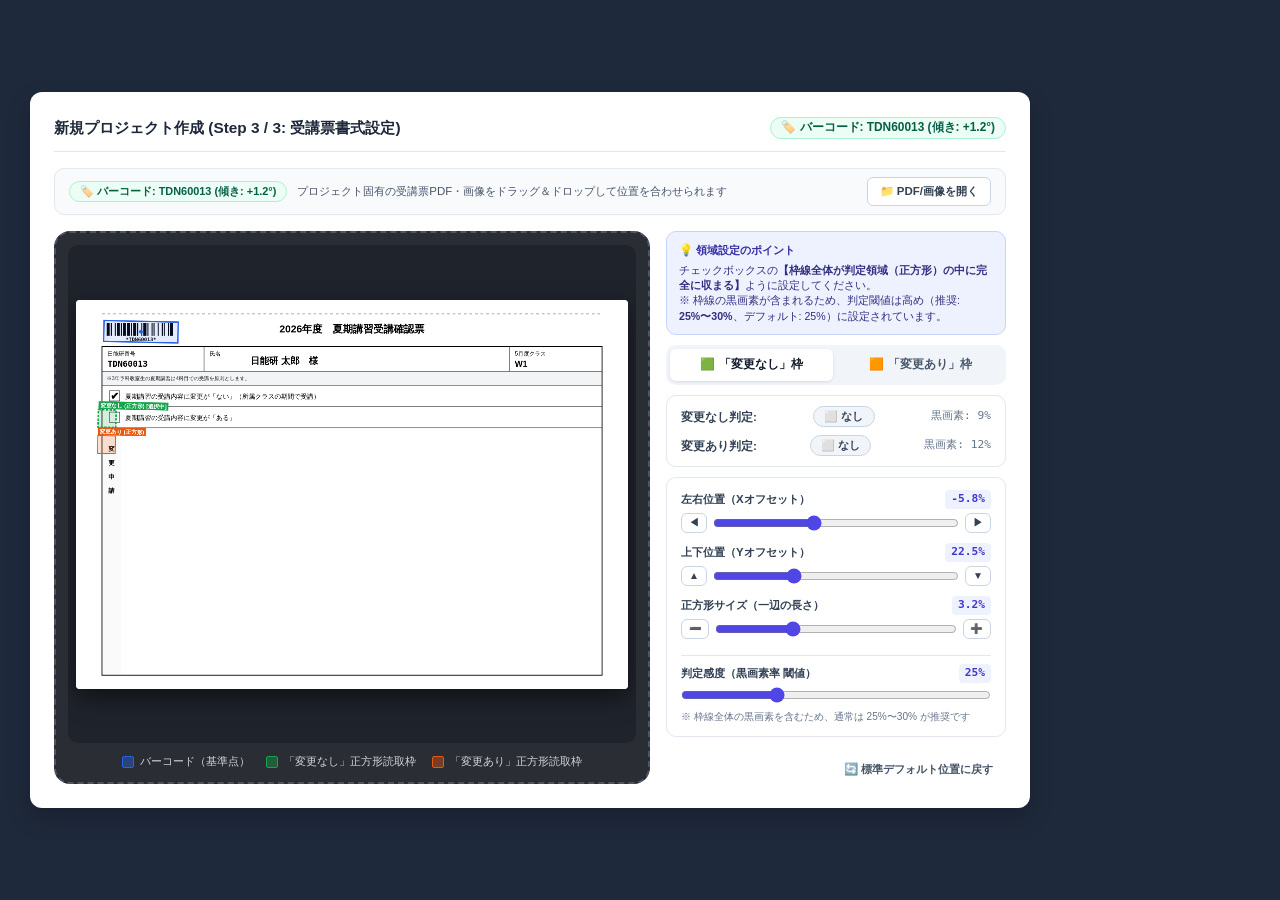
==== scripts/preview_calibrator_success.html @ e1e1388d "feat: add comprehensive suite of diagnostic scripts, scanner UI pages, and automation utilities for " ====
<!DOCTYPE html>
<html lang="ja">
<head>
  <meta charset="UTF-8">
  <title>Calibrator Success Preview</title>
  <link rel="stylesheet" href="../css/variables.css">
  <link rel="stylesheet" href="../css/base.css">
  <link rel="stylesheet" href="../css/components.css">
  <link rel="stylesheet" href="../css/pages.css">
  <script src="../lib/dexie.min.js"></script>
  <script src="../lib/xlsx.full.min.js"></script>
  <script src="../lib/pdf.min.js"></script>
  <script src="../lib/zxing-library.min.js"></script>
</head>
<body style="background: #1e293b; padding: 30px; display: flex; justify-content: center;">
  <div style="background: #ffffff; border-radius: 12px; width: 1000px; padding: 24px; box-shadow: 0 10px 25px rgba(0,0,0,0.2);">
    <div style="display: flex; align-items: center; justify-content: space-between; margin-bottom: 16px; border-bottom: 1px solid var(--gray-200); padding-bottom: 12px;">
      <h3 style="margin: 0; font-size: 1.1rem; font-weight: 700;">新規プロジェクト作成 (Step 3 / 3: 受講票書式設定)</h3>
      <span class="badge badge-success" style="font-size: 0.85rem;">🏷️ バーコード: TDN60013 (傾き: +1.2°)</span>
    </div>
    <div id="calib-mount"></div>
  </div>

  <script type="module">
    import { TemplateCalibrator } from '../js/components/calibrator.js';

    const mount = document.getElementById('calib-mount');
    const calib = new TemplateCalibrator(mount);

    // わずかに傾き（1.2度）のある帳票としてシミュレーション描画
    if (calib.barcodeBox) {
      calib.barcodeBox.angle = 1.2 * Math.PI / 180;
      calib.barcodeBox.angleDeg = 1.2;
      calib.loadedPages[0].barcodeBox = calib.barcodeBox;
      calib.updatePaginationUI();
      calib.drawOverlay();
    }
  </script>
</body>
</html>
---- css/variables.css ----
/* ==========================================================================
   Design Tokens & Variables
   ========================================================================== */
:root {
  /* Color Palette - Modern Indigo / Slate Blue Theme */
  --primary-50: #EEF2FF;
  --primary-100: #E0E7FF;
  --primary-200: #C7D2FE;
  --primary-300: #A5B4FC;
  --primary-400: #818CF8;
  --primary-500: #6366F1;
  --primary-600: #4F46E5;
  --primary-700: #4338CA;
  --primary-800: #3730A3;
  --primary-900: #312E81;
  --primary: #4F46E5;
  --primary-hover: #4338CA;

  /* Secondary & Accents */
  --secondary: #0EA5E9;
  --secondary-hover: #0284C7;
  
  /* Status Colors */
  --success-bg: #ECFDF5;
  --success-text: #065F46;
  --success-border: #A7F3D0;
  --success-solid: #10B981;

  --warning-bg: #FFFBEB;
  --warning-text: #92400E;
  --warning-border: #FDE68A;
  --warning-solid: #F59E0B;

  --danger-bg: #FEF2F2;
  --danger-text: #991B1B;
  --danger-border: #FECACA;
  --danger-solid: #EF4444;

  --info-bg: #EFF6FF;
  --info-text: #1E40AF;
  --info-border: #BFDBFE;
  --info-solid: #3B82F6;

  --purple-bg: #F5F3FF;
  --purple-text: #5B21B6;
  --purple-border: #DDD6FE;
  --purple-solid: #8B5CF6;

  /* Neutrals */
  --gray-50: #F8FAFC;
  --gray-100: #F1F5F9;
  --gray-200: #E2E8F0;
  --gray-300: #CBD5E1;
  --gray-400: #94A3B8;
  --gray-500: #64748B;
  --gray-600: #475569;
  --gray-700: #334155;
  --gray-800: #1E293B;
  --gray-900: #0F172A;

  /* Backgrounds & Surfaces */
  --bg-app: #F8FAFC;
  --bg-surface: #FFFFFF;
  --bg-surface-glass: rgba(255, 255, 255, 0.85);
  --bg-sidebar: #0F172A;

  /* Typography */
  --font-sans: 'Inter', -apple-system, BlinkMacSystemFont, 'Segoe UI', Roboto, 'Hiragino Sans', 'Noto Sans JP', sans-serif;
  --font-mono: 'JetBrains Mono', 'Fira Code', Consolas, monospace;

  /* Shadows */
  --shadow-xs: 0 1px 2px 0 rgba(0, 0, 0, 0.05);
  --shadow-sm: 0 1px 3px 0 rgba(0, 0, 0, 0.1), 0 1px 2px -1px rgba(0, 0, 0, 0.1);
  --shadow-md: 0 4px 6px -1px rgba(0, 0, 0, 0.1), 0 2px 4px -2px rgba(0, 0, 0, 0.1);
  --shadow-lg: 0 10px 15px -3px rgba(0, 0, 0, 0.1), 0 4px 6px -4px rgba(0, 0, 0, 0.1);
  --shadow-xl: 0 20px 25px -5px rgba(0, 0, 0, 0.1), 0 8px 10px -6px rgba(0, 0, 0, 0.1);
  --shadow-inner: inset 0 2px 4px 0 rgba(0, 0, 0, 0.05);

  /* Radius */
  --radius-sm: 6px;
  --radius-md: 10px;
  --radius-lg: 16px;
  --radius-xl: 24px;
  --radius-full: 9999px;

  /* Spacing */
  --spacing-xs: 4px;
  --spacing-sm: 8px;
  --spacing-md: 16px;
  --spacing-lg: 24px;
  --spacing-xl: 32px;
  --spacing-2xl: 48px;

  /* Transitions */
  --transition-fast: 150ms cubic-bezier(0.4, 0, 0.2, 1);
  --transition-normal: 250ms cubic-bezier(0.4, 0, 0.2, 1);
  --transition-slow: 350ms cubic-bezier(0.4, 0, 0.2, 1);
}
---- css/base.css ----
/* ==========================================================================
   Base Styles & Global Layout
   ========================================================================== */
*, *::before, *::after {
  box-sizing: border-box;
  margin: 0;
  padding: 0;
}

html {
  font-size: 14px;
  font-family: var(--font-sans);
  color: var(--gray-800);
  background-color: var(--bg-app);
  -webkit-font-smoothing: antialiased;
  -moz-osx-font-smoothing: grayscale;
}

body {
  min-height: 100vh;
  display: flex;
  flex-direction: column;
  line-height: 1.5;
}

/* App Header */
.app-header {
  position: sticky;
  top: 0;
  z-index: 100;
  height: 60px;
  background: var(--bg-surface-glass);
  backdrop-filter: blur(12px);
  -webkit-backdrop-filter: blur(12px);
  border-bottom: 1px solid var(--gray-200);
  display: flex;
  align-items: center;
  justify-content: space-between;
  padding: 0 var(--spacing-xl);
  box-shadow: var(--shadow-xs);
}

.header-brand {
  display: flex;
  align-items: center;
  gap: var(--spacing-md);
  text-decoration: none;
  color: var(--gray-900);
  cursor: pointer;
}

.brand-icon {
  width: 36px;
  height: 36px;
  background: linear-gradient(135deg, var(--primary-600), var(--secondary));
  border-radius: var(--radius-md);
  display: flex;
  align-items: center;
  justify-content: center;
  color: #fff;
  font-size: 18px;
  box-shadow: 0 2px 8px rgba(79, 70, 229, 0.3);
}

.brand-title {
  font-size: 1.15rem;
  font-weight: 700;
  letter-spacing: -0.02em;
  background: linear-gradient(135deg, var(--gray-900), var(--primary-800));
  -webkit-background-clip: text;
  -webkit-text-fill-color: transparent;
}

.brand-version {
  font-family: var(--font-mono);
  font-size: 0.72rem;
  font-weight: 600;
  color: var(--gray-500);
  background: var(--gray-100);
  border: 1px solid var(--gray-200);
  padding: 1px 6px;
  border-radius: var(--radius-sm);
  letter-spacing: 0;
  -webkit-text-fill-color: initial;
}

.home-system-footer {
  margin-top: auto;
  padding: var(--spacing-xl) 0 var(--spacing-md) 0;
  border-top: 1px solid var(--gray-200);
  display: flex;
  justify-content: space-between;
  align-items: center;
  flex-wrap: wrap;
  gap: var(--spacing-md);
  color: var(--gray-500);
  font-size: 0.82rem;
}

.home-system-footer-left,
.home-system-footer-right {
  display: flex;
  align-items: center;
  gap: 8px;
  flex-wrap: wrap;
}

.header-nav {
  display: flex;
  align-items: center;
  gap: var(--spacing-sm);
}

.nav-link {
  display: inline-flex;
  align-items: center;
  gap: var(--spacing-xs);
  padding: 8px 14px;
  border-radius: var(--radius-md);
  font-size: 0.92rem;
  font-weight: 500;
  color: var(--gray-600);
  text-decoration: none;
  transition: all var(--transition-fast);
  cursor: pointer;
}

.nav-link:hover {
  color: var(--primary-600);
  background-color: var(--gray-100);
}

.nav-link.active {
  color: var(--primary-700);
  background-color: var(--primary-50);
  font-weight: 600;
}

.nav-privacy-badge {
  display: inline-flex;
  align-items: center;
  gap: 6px;
  padding: 4px 10px;
  background: var(--success-bg);
  border: 1px solid var(--success-border);
  color: var(--success-text);
  font-size: 0.78rem;
  font-weight: 600;
  border-radius: var(--radius-full);
}

.nav-privacy-badge::before {
  content: '';
  width: 7px;
  height: 7px;
  background: var(--success-solid);
  border-radius: 50%;
  box-shadow: 0 0 0 2px rgba(16, 185, 129, 0.2);
}

/* App Main Container */
.app-main {
  flex: 1;
  max-width: 1440px;
  width: 100%;
  margin: 0 auto;
  padding: var(--spacing-xl);
  display: flex;
  flex-direction: column;
}

/* View transitions */
.view-container {
  animation: fadeIn 0.2s ease-out forwards;
}

@keyframes fadeIn {
  from { opacity: 0; transform: translateY(4px); }
  to { opacity: 1; transform: translateY(0); }
}

/* Utilities */
.hidden { display: none !important; }
.text-muted { color: var(--gray-500); }
.text-mono { font-family: var(--font-mono); }
.font-bold { font-weight: 700; }
.font-medium { font-weight: 500; }
---- css/components.css ----
/* ==========================================================================
   Component Styles
   ========================================================================== */

/* Buttons */
.btn {
  display: inline-flex;
  align-items: center;
  justify-content: center;
  gap: var(--spacing-xs);
  padding: 9px 18px;
  border-radius: var(--radius-md);
  font-size: 0.92rem;
  font-weight: 600;
  font-family: inherit;
  cursor: pointer;
  border: 1px solid transparent;
  transition: all var(--transition-fast);
  text-decoration: none;
  white-space: nowrap;
  user-select: none;
}

.btn:disabled {
  opacity: 0.55;
  cursor: not-allowed;
  pointer-events: none;
}

.btn-primary {
  background-color: var(--primary-600);
  color: #fff;
  box-shadow: 0 1px 2px rgba(79, 70, 229, 0.2);
}
.btn-primary:hover:not(:disabled) {
  background-color: var(--primary-700);
  box-shadow: 0 4px 12px rgba(79, 70, 229, 0.35);
  transform: translateY(-1px);
}
.btn-primary:active:not(:disabled) {
  transform: translateY(0);
}

.btn-secondary {
  background-color: var(--bg-surface);
  color: var(--gray-700);
  border-color: var(--gray-300);
}
.btn-secondary:hover:not(:disabled) {
  background-color: var(--gray-50);
  border-color: var(--gray-400);
  color: var(--gray-900);
}

.btn-success {
  background-color: var(--success-solid);
  color: #fff;
}
.btn-success:hover:not(:disabled) {
  background-color: #059669;
  box-shadow: 0 4px 12px rgba(16, 185, 129, 0.35);
}

.btn-danger {
  background-color: var(--danger-solid);
  color: #fff;
}
.btn-danger:hover:not(:disabled) {
  background-color: #DC2626;
  box-shadow: 0 4px 12px rgba(239, 68, 68, 0.35);
}

.btn-ghost {
  background: transparent;
  color: var(--gray-600);
}
.btn-ghost:hover:not(:disabled) {
  background: var(--gray-100);
  color: var(--gray-900);
}

.btn-sm {
  padding: 6px 12px;
  font-size: 0.82rem;
  border-radius: var(--radius-sm);
}

.btn-lg {
  padding: 12px 24px;
  font-size: 1.05rem;
  border-radius: var(--radius-md);
}

/* Cards & Containers */
.card {
  background: var(--bg-surface);
  border: 1px solid var(--gray-200);
  border-radius: var(--radius-lg);
  padding: var(--spacing-lg);
  box-shadow: var(--shadow-sm);
  transition: box-shadow var(--transition-fast), border-color var(--transition-fast);
}

.card-hover:hover {
  border-color: var(--primary-300);
  box-shadow: var(--shadow-md);
}

.card-header {
  display: flex;
  align-items: center;
  justify-content: space-between;
  margin-bottom: var(--spacing-md);
  padding-bottom: var(--spacing-sm);
  border-bottom: 1px solid var(--gray-100);
}

.card-title {
  font-size: 1.15rem;
  font-weight: 700;
  color: var(--gray-900);
}

/* Badges */
.badge {
  display: inline-flex;
  align-items: center;
  gap: 4px;
  padding: 4px 10px;
  border-radius: var(--radius-full);
  font-size: 0.78rem;
  font-weight: 600;
  line-height: 1;
}

.badge-success {
  background-color: var(--success-bg);
  color: var(--success-text);
  border: 1px solid var(--success-border);
}

.badge-info {
  background-color: var(--info-bg);
  color: var(--info-text);
  border: 1px solid var(--info-border);
}

.badge-warning {
  background-color: var(--warning-bg);
  color: var(--warning-text);
  border: 1px solid var(--warning-border);
}

.badge-danger {
  background-color: var(--danger-bg);
  color: var(--danger-text);
  border: 1px solid var(--danger-border);
}

.badge-purple {
  background-color: var(--purple-bg);
  color: var(--purple-text);
  border: 1px solid var(--purple-border);
}

.badge-gray {
  background-color: var(--gray-100);
  color: var(--gray-700);
  border: 1px solid var(--gray-300);
}

/* Form Controls */
.form-group {
  margin-bottom: var(--spacing-md);
}

.form-label {
  display: block;
  font-size: 0.88rem;
  font-weight: 600;
  color: var(--gray-700);
  margin-bottom: var(--spacing-xs);
}

.form-label .required {
  color: var(--danger-solid);
  margin-left: 2px;
}

.form-control {
  width: 100%;
  padding: 9px 13px;
  border: 1px solid var(--gray-300);
  border-radius: var(--radius-md);
  font-family: inherit;
  font-size: 0.94rem;
  color: var(--gray-900);
  background-color: #fff;
  transition: all var(--transition-fast);
}

.form-control:focus {
  outline: none;
  border-color: var(--primary-500);
  box-shadow: 0 0 0 3px rgba(99, 102, 241, 0.15);
}

select.form-control {
  cursor: pointer;
}

textarea.form-control {
  resize: vertical;
  min-height: 80px;
}

.form-row {
  display: grid;
  grid-template-columns: repeat(auto-fit, minmax(200px, 1fr));
  gap: var(--spacing-md);
}

/* File Upload & Dropzone */
.dropzone {
  border: 2px dashed var(--gray-300);
  border-radius: var(--radius-lg);
  padding: var(--spacing-2xl) var(--spacing-lg);
  text-align: center;
  background-color: var(--gray-50);
  cursor: pointer;
  transition: all var(--transition-fast);
  position: relative;
}

.dropzone:hover, .dropzone.dragover {
  border-color: var(--primary-500);
  background-color: var(--primary-50);
}

.dropzone-icon {
  font-size: 2.5rem;
  color: var(--primary-600);
  margin-bottom: var(--spacing-sm);
}

.dropzone-text {
  font-size: 1rem;
  font-weight: 600;
  color: var(--gray-800);
}

.dropzone-subtext {
  font-size: 0.82rem;
  color: var(--gray-500);
  margin-top: 4px;
}

/* Tables */
.table-container {
  overflow-x: auto;
  border: 1px solid var(--gray-200);
  border-radius: var(--radius-lg);
  background: #fff;
  box-shadow: var(--shadow-xs);
}

.table {
  width: 100%;
  border-collapse: collapse;
  text-align: left;
  font-size: 0.9rem;
}

.table th {
  background: var(--gray-100);
  color: var(--gray-700);
  font-weight: 600;
  padding: 12px 16px;
  border-bottom: 1px solid var(--gray-200);
  white-space: nowrap;
  user-select: none;
}

.table td {
  padding: 12px 16px;
  border-bottom: 1px solid var(--gray-200);
  color: var(--gray-800);
}

.table tr:last-child td {
  border-bottom: none;
}

.table tr:hover td {
  background-color: var(--primary-50);
}

/* Modals */
.modal-overlay {
  position: fixed;
  top: 0;
  left: 0;
  right: 0;
  bottom: 0;
  background: rgba(15, 23, 42, 0.6);
  backdrop-filter: blur(4px);
  display: flex;
  align-items: center;
  justify-content: center;
  z-index: 1000;
  padding: var(--spacing-md);
  animation: modalFadeIn 0.2s ease-out;
}

.modal-content {
  background: #fff;
  border-radius: var(--radius-xl);
  max-width: 600px;
  width: 100%;
  max-height: 90vh;
  display: flex;
  flex-direction: column;
  box-shadow: var(--shadow-xl);
  overflow: hidden;
  animation: modalScaleIn 0.25s cubic-bezier(0.16, 1, 0.3, 1);
}

.modal-content.modal-lg {
  max-width: 800px;
}

.modal-content.modal-xl {
  max-width: 1020px;
}

.modal-header {
  padding: var(--spacing-lg);
  border-bottom: 1px solid var(--gray-200);
  display: flex;
  align-items: center;
  justify-content: space-between;
}

.modal-body {
  padding: var(--spacing-lg);
  overflow-y: auto;
  flex: 1;
}

.modal-footer {
  padding: var(--spacing-md) var(--spacing-lg);
  border-top: 1px solid var(--gray-200);
  background: var(--gray-50);
  display: flex;
  justify-content: flex-end;
  gap: var(--spacing-sm);
}

@keyframes modalFadeIn {
  from { opacity: 0; }
  to { opacity: 1; }
}

@keyframes modalSlideUp {
  from { transform: translateY(12px) scale(0.98); opacity: 0; }
  to { transform: translateY(0) scale(1); opacity: 1; }
}

/* Toast Notifications */
#toast-container {
  position: fixed;
  bottom: 24px;
  right: 24px;
  z-index: 9999;
  display: flex;
  flex-direction: column;
  gap: 10px;
  pointer-events: none;
}

.toast {
  pointer-events: auto;
  padding: 12px 18px;
  border-radius: var(--radius-md);
  font-size: 0.92rem;
  font-weight: 500;
  color: #fff;
  display: flex;
  align-items: center;
  gap: 10px;
  box-shadow: var(--shadow-lg);
  animation: toastIn 0.3s cubic-bezier(0.16, 1, 0.3, 1) forwards;
  min-width: 280px;
  max-width: 420px;
}

.toast-success { background: #059669; }
.toast-error { background: #DC2626; }
.toast-info { background: #2563EB; }
.toast-warning { background: #D97706; }

@keyframes toastIn {
  from { transform: translateY(20px); opacity: 0; }
  to { transform: translateY(0); opacity: 1; }
}

/* Radio / Checkbox cards */
.radio-card-group {
  display: flex;
  flex-direction: column;
  gap: 8px;
}

.radio-card {
  display: flex;
  align-items: center;
  gap: 10px;
  padding: 10px 14px;
  border: 1.5px solid var(--gray-200);
  border-radius: var(--radius-md);
  cursor: pointer;
  transition: all var(--transition-fast);
  background: #fff;
}

.radio-card:hover {
  border-color: var(--primary-300);
  background-color: var(--primary-50);
}

.radio-card.selected {
  border-color: var(--primary-600);
  background-color: var(--primary-50);
  box-shadow: 0 0 0 2px rgba(79, 70, 229, 0.2);
}

.radio-card input[type="radio"] {
  accent-color: var(--primary-600);
  width: 18px;
  height: 18px;
  cursor: pointer;
}

/* ==========================================================================
   Template Calibrator Component Styles
   ========================================================================== */

.calibrator-container {
  display: flex;
  flex-direction: column;
  gap: var(--spacing-md);
  width: 100%;
}

.calibrator-top-bar {
  display: flex;
  align-items: center;
  justify-content: space-between;
  background: var(--gray-50);
  border: 1px solid var(--gray-200);
  padding: 8px 14px;
  border-radius: var(--radius-md);
  gap: 12px;
  flex-wrap: wrap;
}

.calibrator-sample-info {
  display: flex;
  align-items: center;
  gap: 10px;
}

.calibrator-layout {
  display: grid;
  grid-template-columns: 1fr 340px;
  gap: var(--spacing-md);
  min-height: 480px;
}

@media (max-width: 900px) {
  .calibrator-layout {
    grid-template-columns: 1fr;
  }
}

.calibrator-preview-wrapper {
  background: #2a2d34;
  border-radius: var(--radius-lg);
  padding: 12px;
  display: flex;
  flex-direction: column;
  justify-content: space-between;
  border: 2px dashed #4b5563;
  transition: border-color var(--transition-fast);
  position: relative;
}

.calibrator-preview-wrapper.dragover {
  border-color: var(--primary-400);
  background: #1e2330;
}

.calibrator-canvas-container {
  flex: 1;
  display: flex;
  align-items: center;
  justify-content: center;
  overflow: hidden;
  min-height: 380px;
  max-height: 520px;
  background: #1f232b;
  border-radius: var(--radius-md);
  padding: 8px;
}

.calibrator-canvas-container canvas {
  max-width: 100%;
  max-height: 100%;
  object-fit: contain;
  box-shadow: 0 8px 24px rgba(0, 0, 0, 0.5);
  border-radius: 4px;
  background: #ffffff;
}

.calibrator-overlay-legend {
  display: flex;
  align-items: center;
  justify-content: center;
  gap: 16px;
  padding-top: 10px;
  font-size: 0.78rem;
  color: #d1d5db;
  flex-wrap: wrap;
}

.legend-item {
  display: inline-flex;
  align-items: center;
  gap: 6px;
}

.legend-box {
  width: 12px;
  height: 12px;
  border-radius: 2px;
  display: inline-block;
}

.legend-barcode { background: rgba(37, 99, 235, 0.4); border: 1.5px solid #2563eb; }
.legend-no-change { background: rgba(22, 163, 74, 0.4); border: 1.5px solid #16a34a; }
.legend-has-change { background: rgba(234, 88, 12, 0.4); border: 1.5px solid #ea580c; }

.calibrator-controls-wrapper {
  display: flex;
  flex-direction: column;
  gap: 10px;
}

.calibrator-hint-card {
  background: var(--primary-50);
  border: 1px solid var(--primary-200);
  border-radius: var(--radius-md);
  padding: 10px 12px;
}

.calibrator-hint-card .hint-title {
  font-size: 0.82rem;
  font-weight: 700;
  color: var(--primary-800);
  margin-bottom: 3px;
}

.calibrator-hint-card .hint-body {
  font-size: 0.76rem;
  color: var(--primary-900);
  line-height: 1.45;
}

.calibrator-tabs {
  display: grid;
  grid-template-columns: 1fr 1fr;
  gap: 6px;
  background: var(--gray-100);
  padding: 4px;
  border-radius: var(--radius-md);
}

.calib-tab-btn {
  padding: 8px 10px;
  border: none;
  background: transparent;
  font-size: 0.85rem;
  font-weight: 700;
  color: var(--gray-600);
  border-radius: var(--radius-sm);
  cursor: pointer;
  transition: all var(--transition-fast);
}

.calib-tab-btn:hover {
  color: var(--gray-900);
}

.calib-tab-btn.active {
  background: #ffffff;
  color: var(--gray-900);
  box-shadow: 0 1px 3px rgba(0,0,0,0.1);
}

.calibrator-eval-card {
  background: #ffffff;
  border: 1px solid var(--gray-200);
  border-radius: var(--radius-md);
  padding: 10px 14px;
  display: flex;
  flex-direction: column;
  gap: 8px;
}

.eval-row {
  display: flex;
  align-items: center;
  justify-content: space-between;
  font-size: 0.84rem;
}

.eval-label {
  font-weight: 600;
  color: var(--gray-700);
}

.eval-ratio {
  font-size: 0.8rem;
  color: var(--gray-500);
}

.calibrator-sliders-card {
  background: #ffffff;
  border: 1px solid var(--gray-200);
  border-radius: var(--radius-md);
  padding: 12px 14px;
  display: flex;
  flex-direction: column;
  gap: 10px;
}

.calib-field {
  display: flex;
  flex-direction: column;
  gap: 4px;
}

.calib-field-header {
  display: flex;
  align-items: center;
  justify-content: space-between;
}

.calib-field-header .form-label {
  margin-bottom: 0;
  font-size: 0.82rem;
  font-weight: 600;
  color: var(--gray-700);
}

.calib-val-badge {
  font-size: 0.8rem;
  font-weight: bold;
  color: var(--primary-700);
  background: var(--primary-50);
  padding: 1px 6px;
  border-radius: 4px;
}

.calib-input-row {
  display: flex;
  align-items: center;
  gap: 6px;
}

.calib-field-group-row {
  display: flex;
  gap: 10px;
}

.btn-nudge {
  padding: 4px 8px;
  font-size: 0.72rem;
  line-height: 1;
  min-width: 26px;
}

.form-range {
  width: 100%;
  accent-color: var(--primary-600);
  cursor: pointer;
}

/* ==========================================================================
   History Timeline & Modal Styles
   ========================================================================== */

.history-summary-header {
  background: var(--gray-50);
  border: 1px solid var(--gray-200);
  border-radius: var(--radius-lg);
  padding: 14px 18px;
  margin-bottom: var(--spacing-lg);
  display: flex;
  justify-content: space-between;
  align-items: center;
  flex-wrap: wrap;
  gap: 12px;
}

.history-student-profile {
  display: flex;
  align-items: center;
  gap: 12px;
}

.history-student-avatar {
  width: 44px;
  height: 44px;
  background: var(--primary-100);
  color: var(--primary-700);
  border-radius: var(--radius-full);
  display: flex;
  align-items: center;
  justify-content: center;
  font-size: 1.3rem;
  font-weight: bold;
}

.history-student-name {
  font-size: 1.15rem;
  font-weight: 800;
  color: var(--gray-900);
}

.history-student-kana {
  font-size: 0.8rem;
  color: var(--gray-500);
}

.history-timeline {
  position: relative;
  padding-left: 28px;
  margin: var(--spacing-md) 0;
}

.history-timeline::before {
  content: '';
  position: absolute;
  top: 10px;
  bottom: 10px;
  left: 11px;
  width: 2px;
  background: var(--gray-200);
}

.history-item {
  position: relative;
  margin-bottom: var(--spacing-lg);
}

.history-item:last-child {
  margin-bottom: 0;
}

.history-dot {
  position: absolute;
  left: -28px;
  top: 14px;
  width: 24px;
  height: 24px;
  border-radius: var(--radius-full);
  background: #ffffff;
  border: 2px solid var(--primary-500);
  display: flex;
  align-items: center;
  justify-content: center;
  font-size: 0.72rem;
  z-index: 2;
  box-shadow: 0 0 0 3px rgba(79, 70, 229, 0.1);
}

.history-item.is-latest .history-dot {
  background: var(--primary-600);
  color: #ffffff;
  border-color: var(--primary-600);
  box-shadow: 0 0 0 4px rgba(79, 70, 229, 0.2);
}

.history-card {
  background: #ffffff;
  border: 1px solid var(--gray-200);
  border-radius: var(--radius-lg);
  padding: 16px 18px;
  box-shadow: var(--shadow-sm);
  transition: all var(--transition-fast);
}

.history-item.is-latest .history-card {
  border-color: var(--primary-300);
  box-shadow: 0 2px 8px rgba(79, 70, 229, 0.08);
  background: linear-gradient(180deg, #ffffff 0%, var(--primary-50-alpha, #fcfdff) 100%);
}

.history-card-header {
  display: flex;
  justify-content: space-between;
  align-items: center;
  margin-bottom: 12px;
  padding-bottom: 8px;
  border-bottom: 1px dashed var(--gray-200);
  flex-wrap: wrap;
  gap: 8px;
}

.history-meta-left {
  display: flex;
  align-items: center;
  gap: 8px;
}

.history-time {
  font-size: 0.88rem;
  font-weight: 700;
  color: var(--gray-800);
  font-family: var(--font-mono);
}

.history-staff {
  font-size: 0.82rem;
  color: var(--gray-600);
}

.history-details-grid {
  display: grid;
  grid-template-columns: repeat(auto-fit, minmax(200px, 1fr));
  gap: 12px;
  margin-bottom: 12px;
}

.history-field {
  display: flex;
  flex-direction: column;
  gap: 3px;
}

.history-field-label {
  font-size: 0.75rem;
  font-weight: 600;
  color: var(--gray-500);
}

.history-field-value {
  font-size: 0.92rem;
  font-weight: 600;
  color: var(--gray-900);
}

.history-remarks-box {
  background: var(--gray-50);
  border: 1px solid var(--gray-200);
  border-radius: var(--radius-md);
  padding: 8px 12px;
  font-size: 0.84rem;
  color: var(--gray-700);
  margin-top: 8px;
  line-height: 1.5;
}

/* スキャン画像プレビュー */
.history-scan-container {
  margin-top: 14px;
  padding-top: 12px;
  border-top: 1px solid var(--gray-100);
}

.history-scan-label {
  font-size: 0.8rem;
  font-weight: 700;
  color: var(--gray-700);
  margin-bottom: 8px;
  display: flex;
  align-items: center;
  gap: 6px;
}

.history-scan-thumb-wrap {
  position: relative;
  display: inline-block;
  max-width: 240px;
  border-radius: var(--radius-md);
  overflow: hidden;
  border: 1.5px solid var(--gray-300);
  cursor: pointer;
  background: #f8fafc;
  box-shadow: var(--shadow-sm);
  transition: all var(--transition-fast);
}

.history-scan-thumb-wrap:hover {
  border-color: var(--primary-500);
  box-shadow: 0 4px 14px rgba(79, 70, 229, 0.2);
  transform: translateY(-2px);
}

.history-scan-thumb {
  display: block;
  width: 100%;
  height: auto;
  max-height: 180px;
  object-fit: contain;
  background: #ffffff;
}

.history-scan-overlay {
  position: absolute;
  inset: 0;
  background: rgba(15, 23, 42, 0.45);
  display: flex;
  align-items: center;
  justify-content: center;
  color: #ffffff;
  font-size: 0.85rem;
  font-weight: 600;
  opacity: 0;
  transition: opacity var(--transition-fast);
  backdrop-filter: blur(1px);
}

.history-scan-thumb-wrap:hover .history-scan-overlay {
  opacity: 1;
}

/* 画像ライトボックス モーダル */
.image-lightbox-overlay {
  position: fixed;
  inset: 0;
  background: rgba(0, 0, 0, 0.85);
  backdrop-filter: blur(6px);
  z-index: 2000;
  display: flex;
  flex-direction: column;
  align-items: center;
  justify-content: center;
  padding: 20px;
  animation: modalFadeIn 0.2s ease-out;
}

.image-lightbox-header {
  width: 100%;
  max-width: 1000px;
  display: flex;
  justify-content: space-between;
  align-items: center;
  color: #ffffff;
  margin-bottom: 12px;
}

.image-lightbox-body {
  max-width: 95vw;
  max-height: 85vh;
  overflow: auto;
  display: flex;
  justify-content: center;
  align-items: center;
  background: #1e293b;
  border-radius: var(--radius-lg);
  padding: 10px;
  box-shadow: 0 20px 25px -5px rgba(0, 0, 0, 0.5);
}

.image-lightbox-img {
  max-width: 100%;
  max-height: 82vh;
  object-fit: contain;
  border-radius: var(--radius-sm);
  background: #ffffff;
}
---- css/pages.css ----
/* ==========================================================================
   Page Specific Styles
   ========================================================================== */

/* --- Home Page & Projects --- */
.home-hero {
  display: flex;
  align-items: center;
  justify-content: space-between;
  margin-bottom: var(--spacing-lg);
  padding: var(--spacing-lg) 0 var(--spacing-sm) 0;
}

.home-hero-text h1 {
  font-size: 1.85rem;
  font-weight: 800;
  color: var(--gray-900);
  letter-spacing: -0.03em;
}

.home-hero-text p {
  color: var(--gray-500);
  margin-top: 4px;
  font-size: 1rem;
}

.home-filter-bar {
  display: flex;
  align-items: center;
  justify-content: space-between;
  margin-bottom: var(--spacing-lg);
  flex-wrap: wrap;
  gap: 12px;
}

.home-filter-tabs {
  display: flex;
  background: var(--gray-100);
  padding: 4px;
  border-radius: var(--radius-md);
  gap: 4px;
}

.home-filter-tab {
  border: none;
  background: transparent;
  padding: 6px 14px;
  font-size: 0.85rem;
  font-weight: 600;
  color: var(--gray-600);
  border-radius: var(--radius-sm);
  cursor: pointer;
  display: inline-flex;
  align-items: center;
  gap: 6px;
  transition: all var(--transition-fast);
}

.home-filter-tab:hover {
  color: var(--gray-900);
}

.home-filter-tab.active {
  background: #fff;
  color: var(--primary-700);
  box-shadow: var(--shadow-sm);
}

.home-section {
  margin-bottom: var(--spacing-2xl);
}

.home-section-header {
  display: flex;
  align-items: center;
  justify-content: space-between;
  margin-bottom: var(--spacing-md);
  padding-bottom: 8px;
  border-bottom: 2px solid var(--gray-200);
}

.home-section-title {
  display: flex;
  align-items: center;
  gap: 8px;
  font-size: 1.25rem;
  font-weight: 800;
  color: var(--gray-900);
}

.project-grid {
  display: grid;
  grid-template-columns: repeat(auto-fill, minmax(340px, 1fr));
  gap: var(--spacing-lg);
  margin-top: var(--spacing-sm);
}

.project-card {
  background: #fff;
  border: 1px solid var(--gray-200);
  border-radius: var(--radius-lg);
  padding: var(--spacing-lg);
  display: flex;
  flex-direction: column;
  justify-content: space-between;
  gap: var(--spacing-md);
  box-shadow: var(--shadow-sm);
  transition: all var(--transition-normal);
  cursor: pointer;
  position: relative;
  overflow: hidden;
}

.project-card::before {
  content: '';
  position: absolute;
  top: 0;
  left: 0;
  width: 4px;
  height: 100%;
  background: var(--primary-600);
  opacity: 0;
  transition: opacity var(--transition-fast);
}

.project-card:hover {
  border-color: var(--primary-400);
  box-shadow: var(--shadow-lg);
  transform: translateY(-2px);
}

.project-card:hover::before {
  opacity: 1;
}

/* 完了プロジェクト用カード */
.project-card.is-completed {
  background: #fafbfc;
  border-color: var(--gray-200);
}

.project-card.is-completed::before {
  background: var(--gray-400);
}

.project-card.is-completed:hover {
  border-color: var(--gray-400);
}

.project-card-top {
  display: flex;
  justify-content: space-between;
  align-items: flex-start;
  gap: 8px;
  margin-bottom: 8px;
}

.project-meta-badges {
  display: flex;
  flex-wrap: wrap;
  gap: 6px;
}

.project-title {
  font-size: 1.2rem;
  font-weight: 700;
  color: var(--gray-900);
  line-height: 1.35;
}

.project-status-toggle-btn {
  background: #fff;
  border: 1px solid var(--gray-300);
  color: var(--gray-700);
  border-radius: var(--radius-sm);
  padding: 4px 10px;
  font-size: 0.78rem;
  font-weight: 600;
  display: inline-flex;
  align-items: center;
  gap: 4px;
  cursor: pointer;
  transition: all var(--transition-fast);
  white-space: nowrap;
}

.project-status-toggle-btn:hover {
  background: var(--gray-100);
  border-color: var(--gray-400);
  color: var(--gray-900);
}

.project-status-toggle-btn.btn-to-complete:hover {
  background: var(--success-bg);
  border-color: var(--success-solid);
  color: var(--success-text);
}

.project-status-toggle-btn.btn-to-active:hover {
  background: var(--primary-50);
  border-color: var(--primary-500);
  color: var(--primary-700);
}

.project-stats {
  display: grid;
  grid-template-columns: repeat(3, 1fr);
  gap: 8px;
  background: var(--gray-50);
  padding: 12px;
  border-radius: var(--radius-md);
  text-align: center;
}

.stat-item .stat-num {
  font-size: 1.2rem;
  font-weight: 700;
  color: var(--gray-900);
}

.stat-item .stat-label {
  font-size: 0.75rem;
  color: var(--gray-500);
  margin-top: 2px;
}

.empty-state {
  text-align: center;
  padding: var(--spacing-2xl) var(--spacing-lg);
  background: #fff;
  border: 1px dashed var(--gray-300);
  border-radius: var(--radius-xl);
  color: var(--gray-500);
}

.empty-state-icon {
  font-size: 3rem;
  color: var(--gray-400);
  margin-bottom: var(--spacing-sm);
}

/* --- Project View & Tabs --- */
.project-header-bar {
  display: flex;
  align-items: center;
  justify-content: space-between;
  margin-bottom: var(--spacing-lg);
  padding-bottom: var(--spacing-md);
  border-bottom: 1px solid var(--gray-200);
}

.project-header-title {
  display: flex;
  align-items: center;
  gap: var(--spacing-md);
}

.back-btn {
  display: inline-flex;
  align-items: center;
  justify-content: center;
  width: 36px;
  height: 36px;
  border-radius: var(--radius-md);
  border: 1px solid var(--gray-200);
  background: #fff;
  color: var(--gray-700);
  cursor: pointer;
  transition: all var(--transition-fast);
}

.back-btn:hover {
  background: var(--gray-100);
  color: var(--gray-900);
}

.tab-nav {
  display: flex;
  gap: 8px;
  border-bottom: 2px solid var(--gray-200);
  margin-bottom: var(--spacing-xl);
}

.tab-btn {
  padding: 12px 20px;
  font-size: 0.96rem;
  font-weight: 600;
  color: var(--gray-600);
  background: transparent;
  border: none;
  border-bottom: 2px solid transparent;
  margin-bottom: -2px;
  cursor: pointer;
  display: inline-flex;
  align-items: center;
  gap: 8px;
  transition: all var(--transition-fast);
}

.tab-btn:hover {
  color: var(--primary-600);
}

.tab-btn.active {
  color: var(--primary-600);
  border-bottom-color: var(--primary-600);
}

.tab-badge {
  background: var(--gray-200);
  color: var(--gray-700);
  font-size: 0.75rem;
  padding: 2px 7px;
  border-radius: var(--radius-full);
}

.tab-btn.active .tab-badge {
  background: var(--primary-100);
  color: var(--primary-700);
}

/* --- Scan & Approval (2-Pane Layout) --- */
.scan-split-container {
  display: grid;
  grid-template-columns: 1fr 450px;
  gap: var(--spacing-md);
  min-height: 560px;
  height: calc(100vh - 190px);
}

@media (max-width: 1100px) {
  .scan-split-container {
    grid-template-columns: 1fr 400px;
  }
}

@media (max-width: 860px) {
  .scan-split-container {
    grid-template-columns: 1fr;
    height: auto;
  }
}

.scan-viewer-pane {
  background: var(--gray-800);
  border-radius: var(--radius-xl);
  overflow: hidden;
  display: flex;
  flex-direction: column;
  position: relative;
  box-shadow: var(--shadow-md);
  min-width: 0;
}

.viewer-toolbar {
  height: 44px;
  background: rgba(15, 23, 42, 0.95);
  display: flex;
  align-items: center;
  justify-content: space-between;
  padding: 0 var(--spacing-md);
  color: #fff;
  border-bottom: 1px solid rgba(255, 255, 255, 0.1);
  z-index: 10;
  flex-shrink: 0;
}

.viewer-canvas-wrap {
  flex: 1;
  overflow: auto;
  display: flex;
  align-items: center;
  justify-content: center;
  background: #2A324B;
  padding: 16px;
  position: relative;
  cursor: grab;
}

.viewer-canvas-wrap:active {
  cursor: grabbing;
}

.viewer-canvas-wrap canvas,
.viewer-canvas-wrap img {
  max-width: 100%;
  max-height: 100%;
  object-fit: contain;
  box-shadow: 0 4px 20px rgba(0, 0, 0, 0.4);
  border-radius: 4px;
  background: #fff;
  transition: transform var(--transition-fast);
}

/* 右ペイン: 承認コントロールカード */
.scan-approval-pane {
  background: #fff;
  border: 1px solid var(--gray-200);
  border-radius: var(--radius-xl);
  display: flex;
  flex-direction: column;
  box-shadow: var(--shadow-sm);
  overflow: hidden;
  height: 100%;
}

.approval-scroll-area {
  flex: 1;
  min-height: 0;
  overflow-y: auto;
  overflow-x: hidden;
  padding: 16px 18px 10px 18px;
}

.approval-scroll-area::-webkit-scrollbar {
  width: 6px;
}
.approval-scroll-area::-webkit-scrollbar-track {
  background: transparent;
}
.approval-scroll-area::-webkit-scrollbar-thumb {
  background: var(--gray-300);
  border-radius: 3px;
}
.approval-scroll-area::-webkit-scrollbar-thumb:hover {
  background: var(--gray-400);
}

.approval-section {
  background: var(--gray-50);
  border: 1px solid var(--gray-200);
  border-radius: var(--radius-md);
  padding: 10px 12px;
  margin-bottom: 10px;
}

.approval-section-title {
  font-size: 0.8rem;
  font-weight: 700;
  letter-spacing: 0.02em;
  color: var(--gray-600);
  margin-bottom: 8px;
  display: flex;
  align-items: center;
  justify-content: space-between;
}

.student-info-grid {
  display: grid;
  grid-template-columns: 1fr 1fr;
  gap: 8px;
}

.info-box .info-label {
  font-size: 0.72rem;
  color: var(--gray-500);
}

.info-box .info-value {
  font-size: 1rem;
  font-weight: 700;
  color: var(--gray-900);
}

/* 固定アクションエリア */
.approval-actions {
  flex-shrink: 0;
  display: flex;
  flex-direction: column;
  gap: 8px;
  padding: 12px 18px 14px 18px;
  background: #ffffff;
  border-top: 1px solid var(--gray-200);
  box-shadow: 0 -2px 10px rgba(0, 0, 0, 0.03);
}

.approval-actions-buttons {
  display: grid;
  grid-template-columns: 1fr 1.6fr;
  gap: 8px;
  width: 100%;
}

.btn-action-skip {
  padding: 10px 8px;
  font-size: 0.86rem;
  font-weight: 600;
  white-space: nowrap;
  overflow: hidden;
  text-overflow: ellipsis;
  border-color: var(--gray-300);
}

.btn-action-approve {
  padding: 10px 12px;
  font-size: 0.94rem;
  font-weight: 700;
  white-space: nowrap;
  overflow: hidden;
  text-overflow: ellipsis;
  background-color: var(--primary-600);
  color: #fff;
  box-shadow: 0 2px 8px rgba(79, 70, 229, 0.3);
}

.btn-action-approve:hover {
  background-color: var(--primary-700);
  box-shadow: 0 4px 12px rgba(79, 70, 229, 0.4);
}

.shortcut-key {
  font-size: 0.78rem;
  opacity: 0.85;
  font-weight: normal;
  margin-left: 2px;
}

.approval-remaining-count {
  text-align: center;
  font-size: 0.75rem;
  color: var(--gray-500);
}

.remaining-number {
  color: var(--primary-700);
  font-size: 0.85rem;
}

/* --- Submission List (Filters & Table) --- */
.list-filter-bar {
  display: flex;
  flex-wrap: wrap;
  gap: var(--spacing-md);
  align-items: center;
  justify-content: space-between;
  background: #fff;
  border: 1px solid var(--gray-200);
  border-radius: var(--radius-lg);
  padding: var(--spacing-md) var(--spacing-lg);
  margin-bottom: var(--spacing-lg);
  box-shadow: var(--shadow-xs);
}

.filter-group-left {
  display: flex;
  flex-wrap: wrap;
  align-items: center;
  gap: var(--spacing-sm);
  flex: 1;
}

.search-input-wrap {
  position: relative;
  min-width: 240px;
}

.summary-cards-grid {
  display: grid;
  grid-template-columns: repeat(auto-fit, minmax(160px, 1fr));
  gap: var(--spacing-md);
  margin-bottom: var(--spacing-lg);
}

.summary-card {
  background: #fff;
  border: 1px solid var(--gray-200);
  border-radius: var(--radius-md);
  padding: 14px 16px;
  display: flex;
  align-items: center;
  justify-content: space-between;
  box-shadow: var(--shadow-xs);
}

.summary-card.active-filter {
  border-color: var(--primary-500);
  background-color: var(--primary-50);
}

.summary-card .sum-label {
  font-size: 0.8rem;
  font-weight: 600;
  color: var(--gray-600);
}

.summary-card .sum-count {
  font-size: 1.4rem;
  font-weight: 800;
  color: var(--gray-900);
}

/* --- Interactive Template Canvas --- */
.template-setup-container {
  display: flex;
  flex-direction: column;
  gap: var(--spacing-md);
}

.template-canvas-box {
  position: relative;
  max-width: 100%;
  border: 2px dashed var(--gray-300);
  border-radius: var(--radius-md);
  overflow: auto;
  background: #555;
  text-align: center;
  user-select: none;
}

.template-canvas-box canvas {
  box-shadow: 0 4px 12px rgba(0, 0, 0, 0.3);
  display: inline-block;
  cursor: crosshair;
}
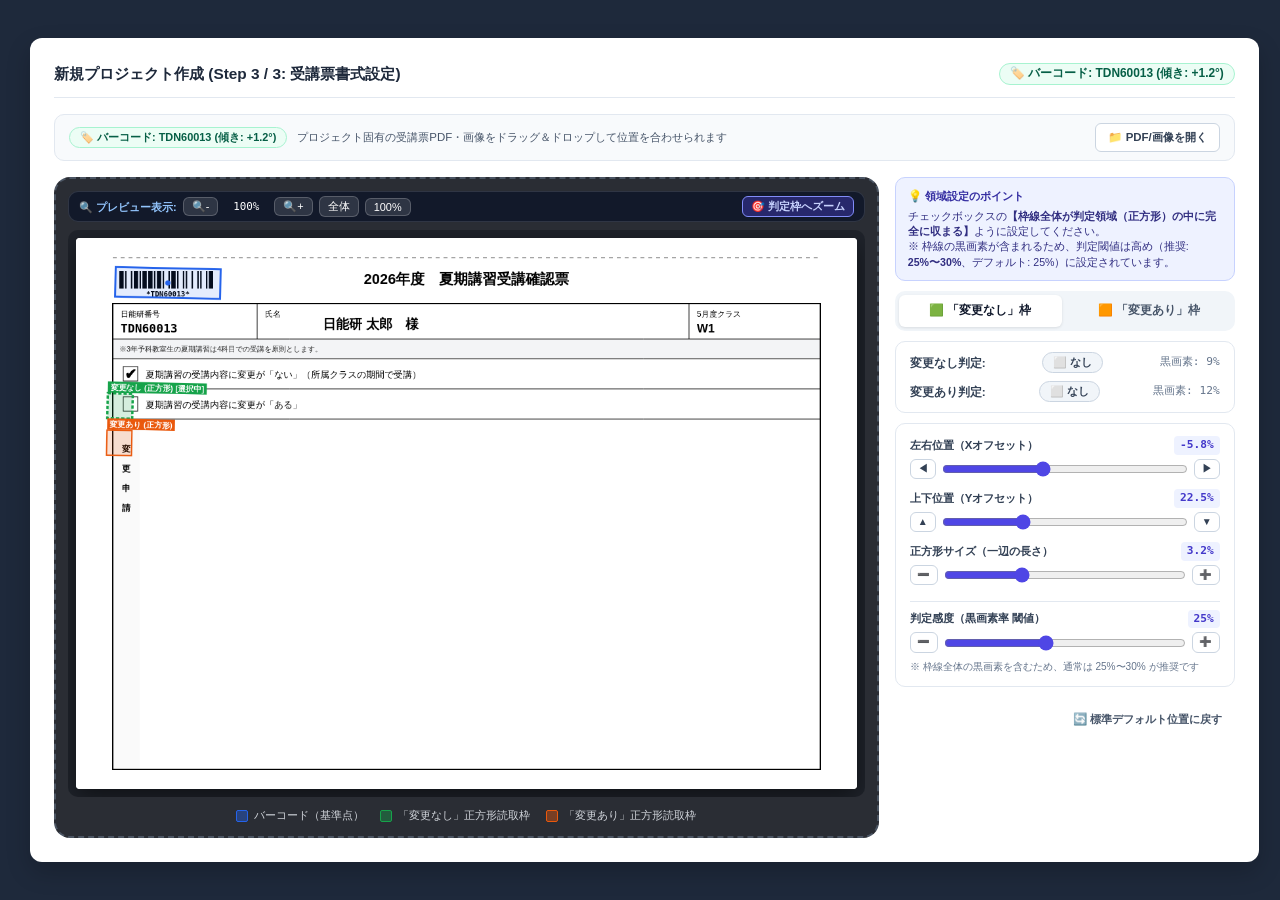
==== commit 992ebc51: "feat: add UI utilities and preview scripts for interactive lightbox and focus components" ====
--- a/scripts/preview_calibrator_success.html
+++ b/scripts/preview_calibrator_success.html
@@ -13,7 +13,7 @@
   <script src="../lib/zxing-library.min.js"></script>
 </head>
 <body style="background: #1e293b; padding: 30px; display: flex; justify-content: center;">
-  <div style="background: #ffffff; border-radius: 12px; width: 1000px; padding: 24px; box-shadow: 0 10px 25px rgba(0,0,0,0.2);">
+  <div style="background: #ffffff; border-radius: 12px; width: 1350px; max-width: 96vw; padding: 24px; box-shadow: 0 10px 25px rgba(0,0,0,0.2);">
     <div style="display: flex; align-items: center; justify-content: space-between; margin-bottom: 16px; border-bottom: 1px solid var(--gray-200); padding-bottom: 12px;">
       <h3 style="margin: 0; font-size: 1.1rem; font-weight: 700;">新規プロジェクト作成 (Step 3 / 3: 受講票書式設定)</h3>
       <span class="badge badge-success" style="font-size: 0.85rem;">🏷️ バーコード: TDN60013 (傾き: +1.2°)</span>
--- a/css/components.css
+++ b/css/components.css
@@ -333,6 +333,47 @@
   max-width: 1020px;
 }
 
+.modal-content.modal-2xl {
+  max-width: 95vw;
+  width: 1450px;
+  max-height: 94vh;
+}
+
+.modal-content.modal-fullscreen {
+  max-width: 99vw !important;
+  width: 99vw !important;
+  max-height: 98vh !important;
+  height: 98vh !important;
+  border-radius: var(--radius-md) !important;
+}
+
+.modal-header-actions {
+  display: flex;
+  align-items: center;
+  gap: 6px;
+}
+
+.btn-modal-maximize {
+  background: transparent;
+  border: 1px solid var(--gray-300);
+  border-radius: var(--radius-sm);
+  color: var(--gray-600);
+  width: 28px;
+  height: 28px;
+  display: inline-flex;
+  align-items: center;
+  justify-content: center;
+  cursor: pointer;
+  font-size: 0.85rem;
+  transition: all var(--transition-fast);
+}
+
+.btn-modal-maximize:hover {
+  background: var(--gray-100);
+  color: var(--gray-900);
+  border-color: var(--gray-400);
+}
+
 .modal-header {
   padding: var(--spacing-lg);
   border-bottom: 1px solid var(--gray-200);
@@ -474,7 +515,7 @@
   display: grid;
   grid-template-columns: 1fr 340px;
   gap: var(--spacing-md);
-  min-height: 480px;
+  min-height: 520px;
 }
 
 @media (max-width: 900px) {
@@ -493,6 +534,7 @@
   border: 2px dashed #4b5563;
   transition: border-color var(--transition-fast);
   position: relative;
+  min-width: 0;
 }
 
 .calibrator-preview-wrapper.dragover {
@@ -500,17 +542,77 @@
   background: #1e2330;
 }
 
+.calibrator-zoom-bar {
+  display: flex;
+  align-items: center;
+  justify-content: space-between;
+  background: rgba(15, 23, 42, 0.85);
+  border-radius: var(--radius-md);
+  padding: 4px 10px;
+  margin-bottom: 8px;
+  backdrop-filter: blur(4px);
+  border: 1px solid rgba(255, 255, 255, 0.12);
+  color: #fff;
+  font-size: 0.8rem;
+  flex-wrap: wrap;
+  gap: 6px;
+}
+
+.calibrator-zoom-controls {
+  display: flex;
+  align-items: center;
+  gap: 6px;
+}
+
+.calibrator-zoom-btn {
+  background: rgba(255, 255, 255, 0.12);
+  border: 1px solid rgba(255, 255, 255, 0.2);
+  color: #fff;
+  border-radius: var(--radius-sm);
+  padding: 2px 8px;
+  font-size: 0.78rem;
+  cursor: pointer;
+  transition: all var(--transition-fast);
+  display: inline-flex;
+  align-items: center;
+  gap: 4px;
+}
+
+.calibrator-zoom-btn:hover {
+  background: rgba(255, 255, 255, 0.25);
+  border-color: rgba(255, 255, 255, 0.4);
+}
+
+.calibrator-zoom-btn.btn-focus-target {
+  background: rgba(79, 70, 229, 0.35);
+  border-color: var(--primary-400);
+  font-weight: 600;
+  color: #c7d2fe;
+}
+
+.calibrator-zoom-btn.btn-focus-target:hover {
+  background: rgba(79, 70, 229, 0.55);
+  color: #ffffff;
+}
+
 .calibrator-canvas-container {
   flex: 1;
   display: flex;
   align-items: center;
   justify-content: center;
   overflow: hidden;
-  min-height: 380px;
-  max-height: 520px;
+  min-height: 480px;
+  max-height: calc(88vh - 160px);
   background: #1f232b;
   border-radius: var(--radius-md);
   padding: 8px;
+  position: relative;
+  cursor: grab;
+  user-select: none;
+}
+
+.calibrator-canvas-container.is-dragging {
+  cursor: grabbing;
 }
 
 .calibrator-canvas-container canvas {
@@ -520,6 +622,8 @@
   box-shadow: 0 8px 24px rgba(0, 0, 0, 0.5);
   border-radius: 4px;
   background: #ffffff;
+  transform-origin: center center;
+  transition: transform 0.05s ease-out;
 }
 
 .calibrator-overlay-legend {
@@ -940,45 +1044,80 @@
 .image-lightbox-overlay {
   position: fixed;
   inset: 0;
-  background: rgba(0, 0, 0, 0.85);
-  backdrop-filter: blur(6px);
+  background: rgba(0, 0, 0, 0.88);
+  backdrop-filter: blur(8px);
   z-index: 2000;
   display: flex;
   flex-direction: column;
   align-items: center;
   justify-content: center;
-  padding: 20px;
+  padding: 16px;
   animation: modalFadeIn 0.2s ease-out;
 }
 
 .image-lightbox-header {
   width: 100%;
-  max-width: 1000px;
+  max-width: 1400px;
   display: flex;
   justify-content: space-between;
   align-items: center;
   color: #ffffff;
-  margin-bottom: 12px;
+  margin-bottom: 10px;
+  flex-wrap: wrap;
+  gap: 10px;
+}
+
+.image-lightbox-controls {
+  display: flex;
+  align-items: center;
+  gap: 8px;
 }
 
 .image-lightbox-body {
-  max-width: 95vw;
-  max-height: 85vh;
-  overflow: auto;
+  max-width: 98vw;
+  width: 1400px;
+  max-height: 88vh;
+  height: 88vh;
+  overflow: hidden;
   display: flex;
   justify-content: center;
   align-items: center;
-  background: #1e293b;
+  background: #111827;
   border-radius: var(--radius-lg);
-  padding: 10px;
-  box-shadow: 0 20px 25px -5px rgba(0, 0, 0, 0.5);
+  padding: 12px;
+  box-shadow: 0 25px 50px -12px rgba(0, 0, 0, 0.7);
+  position: relative;
+  cursor: grab;
+  user-select: none;
+}
+
+.image-lightbox-body.is-dragging {
+  cursor: grabbing;
 }
 
 .image-lightbox-img {
   max-width: 100%;
-  max-height: 82vh;
+  max-height: 100%;
   object-fit: contain;
   border-radius: var(--radius-sm);
   background: #ffffff;
-}
-
+  box-shadow: 0 10px 30px rgba(0, 0, 0, 0.5);
+  transform-origin: center center;
+  transition: transform 0.05s ease-out;
+}
+
+.lightbox-hint {
+  position: absolute;
+  bottom: 16px;
+  left: 50%;
+  transform: translateX(-50%);
+  background: rgba(15, 23, 42, 0.75);
+  color: rgba(255, 255, 255, 0.85);
+  padding: 4px 12px;
+  border-radius: var(--radius-full);
+  font-size: 0.75rem;
+  pointer-events: none;
+  backdrop-filter: blur(4px);
+  border: 1px solid rgba(255, 255, 255, 0.1);
+}
+
